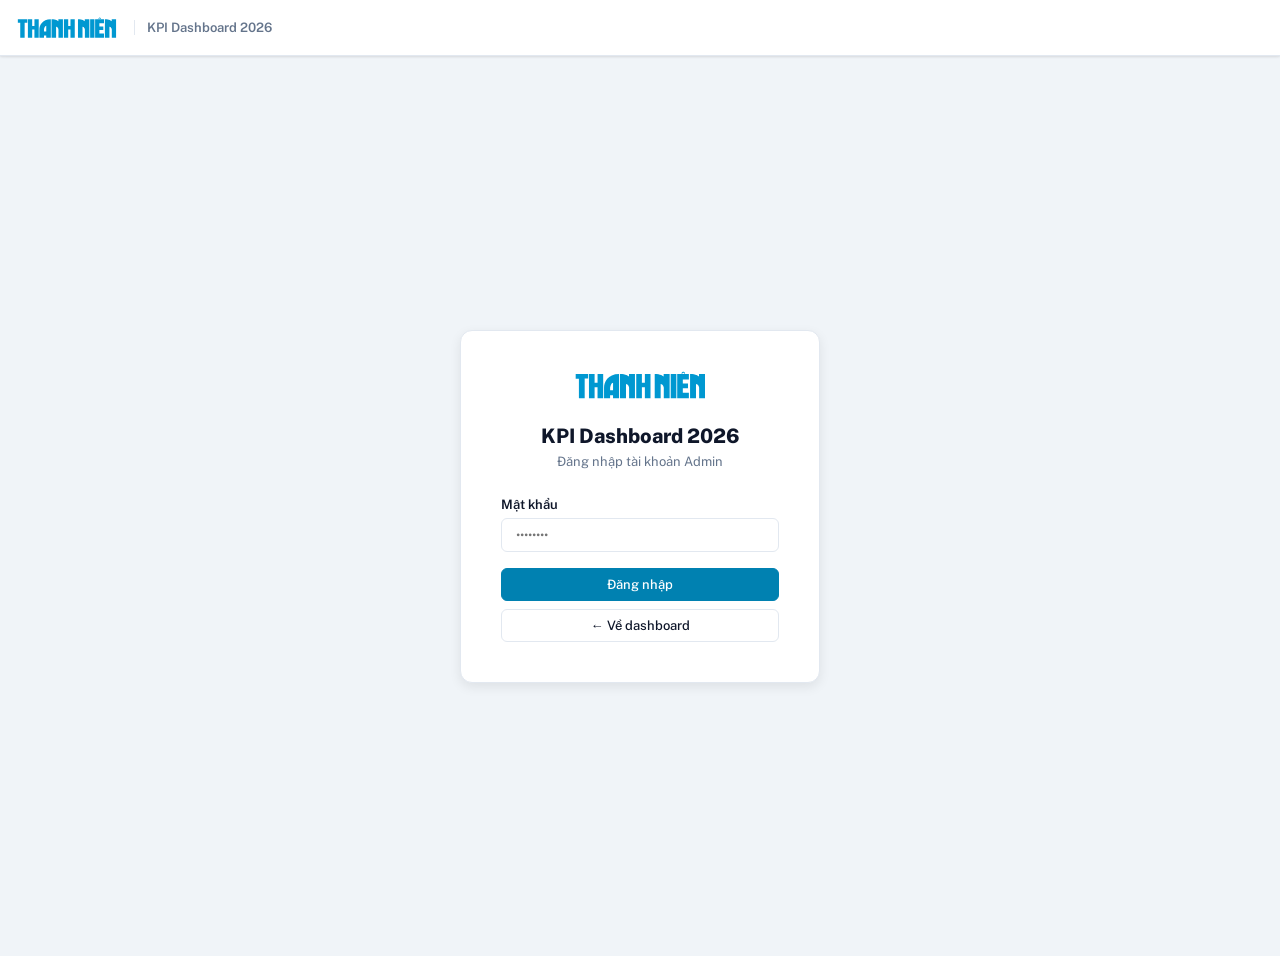
==== admin/index.html @ d60d82df "ok" ====
<!DOCTYPE html>
<html lang="vi">
<head>
  <meta charset="UTF-8">
  <title>Admin Upload</title>
</head>
<body>
  <script>
    const target = '../index.html#admin'
    window.location.replace(target)
  </script>
  <noscript>
    <p>Vui lòng <a href="../index.html#admin">click vào đây</a> để đi tới trang Admin.</p>
  </noscript>
</body>
</html>
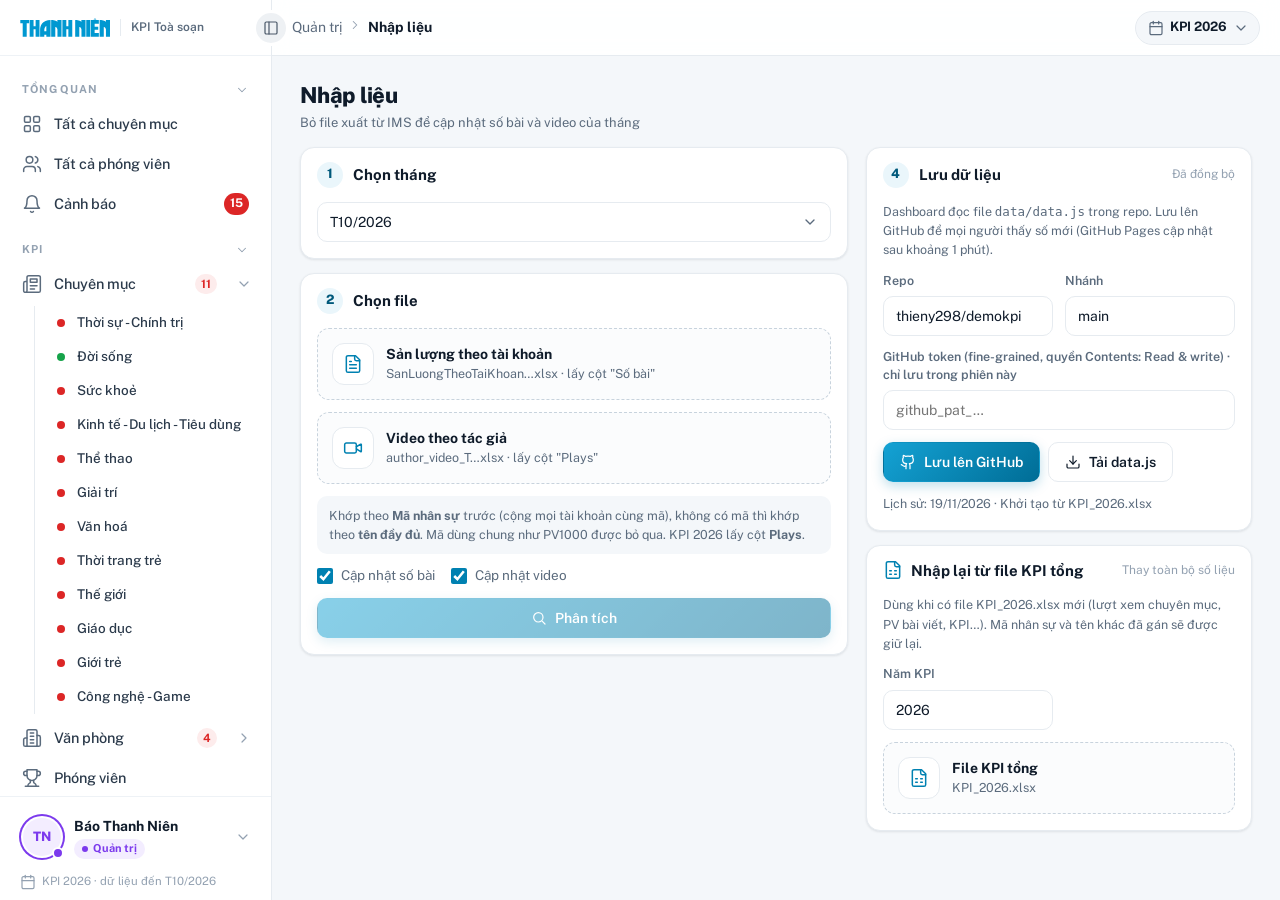
==== commit ea896269: "Dashboard KPI moi" ====
--- a/admin/index.html
+++ b/admin/index.html
@@ -2,15 +2,11 @@
 <html lang="vi">
 <head>
   <meta charset="UTF-8">
-  <title>Admin Upload</title>
+  <title>Quản trị – KPI Toà soạn</title>
+  <meta http-equiv="refresh" content="0; url=../#/admin">
+  <script>location.replace('../#/admin')</script>
 </head>
 <body>
-  <script>
-    const target = '../index.html#admin'
-    window.location.replace(target)
-  </script>
-  <noscript>
-    <p>Vui lòng <a href="../index.html#admin">click vào đây</a> để đi tới trang Admin.</p>
-  </noscript>
+  <a href="../#/admin" title="Đi tới trang quản trị">Đi tới trang quản trị</a>
 </body>
 </html>
